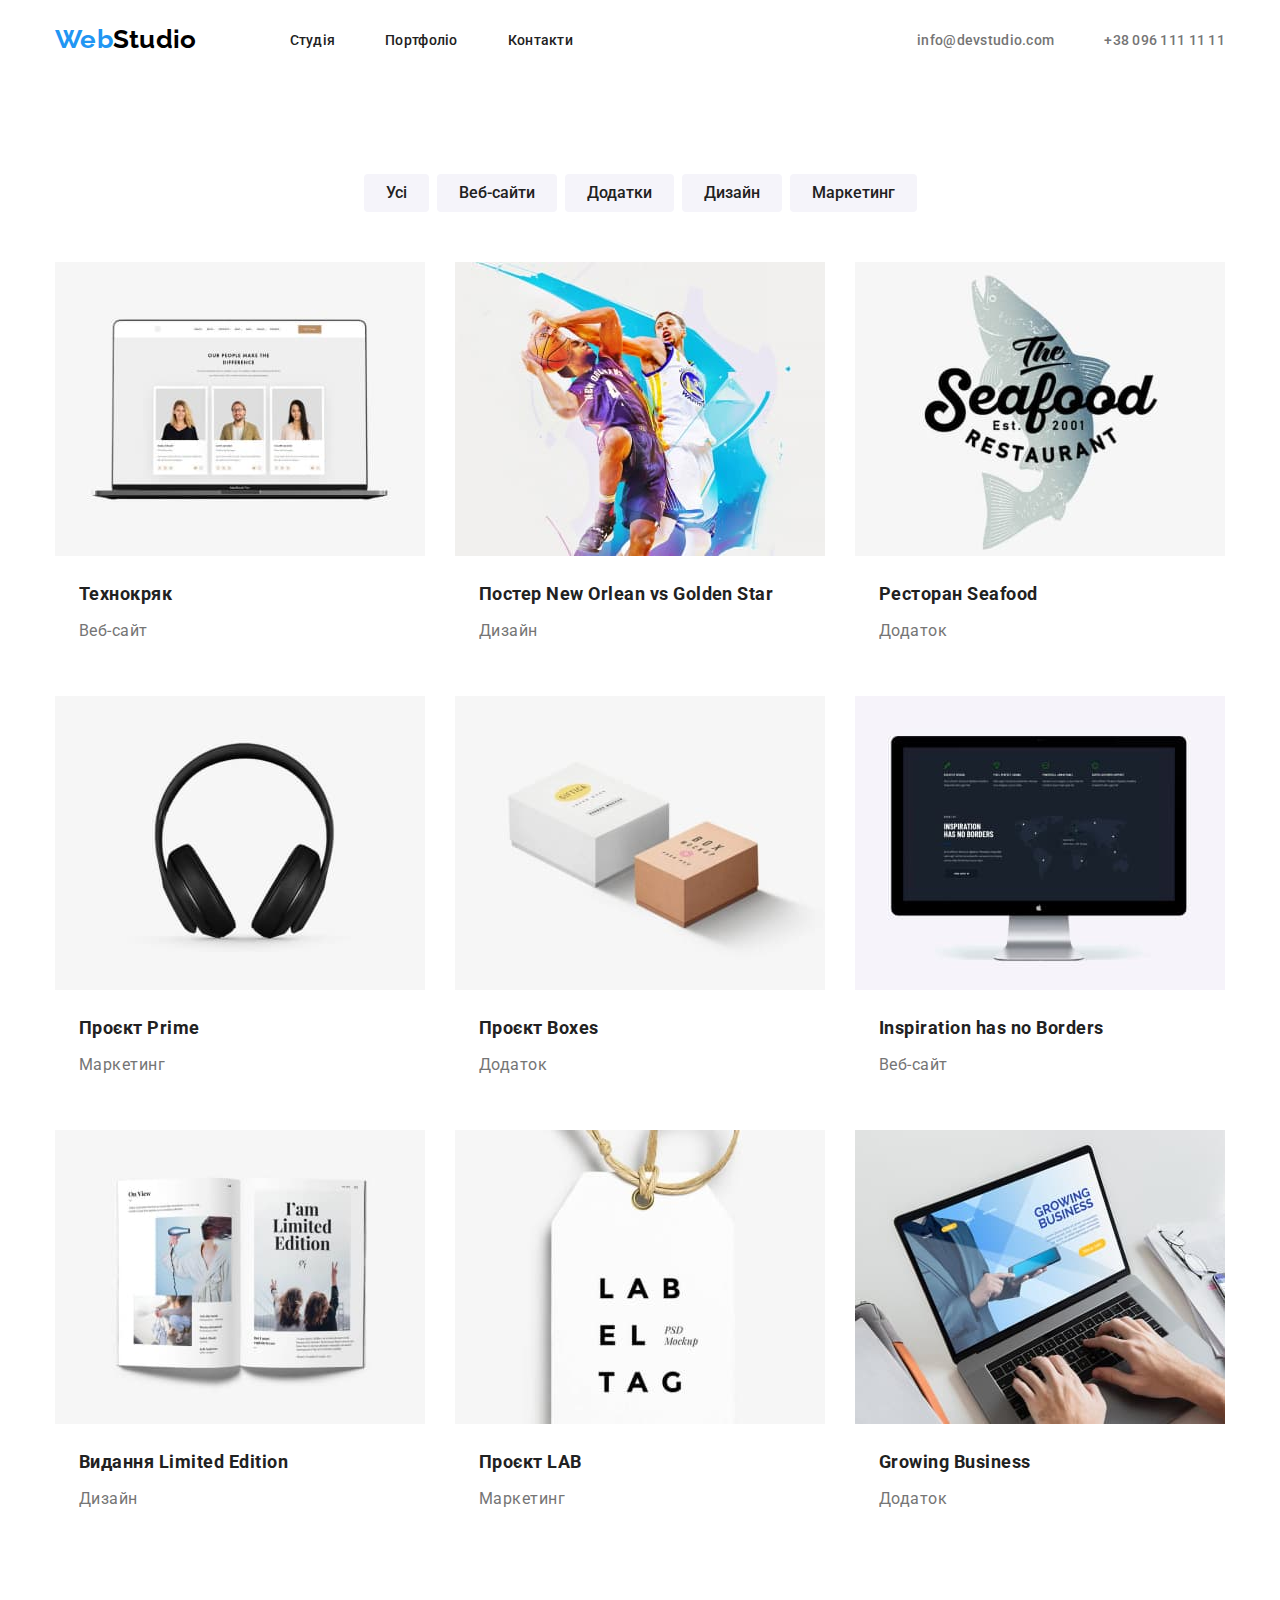
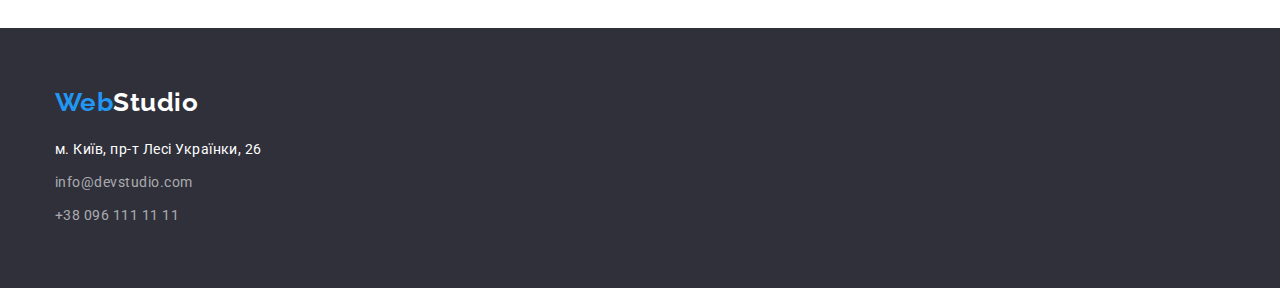
==== portfolio.html @ aa2671f8 "Add files via upload" ====
<!DOCTYPE html>
<html lang="uk">
  <head>
    <meta charset="UTF-8" />
    <meta http-equiv="X-UA-Compatible" content="IE=edge" />
    <meta name="WebStudio" content="width=device-width, initial-scale=1.0" />
    <title>WebStudio</title>
    <link
      rel="stylesheet"
      href="https://cdnjs.cloudflare.com/ajax/libs/modern-normalize/1.1.0/modern-normalize.min.css"
    />
    <link rel="stylesheet" href="./css/styles.css" />
    <link rel="preconnect" href="https://fonts.googleapis.com" />
    <link rel="preconnect" href="https://fonts.gstatic.com" crossorigin />
    <link
      href="https://fonts.googleapis.com/css2?family=Raleway:wght@700&family=Roboto:wght@400;500;700;900&display=swap"
      rel="stylesheet"
    />
  </head>
  <body>
    <header class="header">
      <nav class="container">
        <a href="./index.html" class="logo link"
          ><span class="web">Web</span
          ><span class="studio-header">Studio</span></a
        >
        <ul class="nav-header list">
          <li><a href="./index.html" class="link">Студія</a></li>
          <li><a href="./portfolio.html" class="link">Портфоліо</a></li>
          <li><a href="#" class="link">Контакти</a></li>
        </ul>
        <ul class="contacts-header list">
          <li>
            <a href="mailto:info@devstudio.com" class="link"
              >info@devstudio.com</a
            >
          </li>
          <li>
            <a href="tel:+380961111111" class="link">+38 096 111 11 11</a>
          </li>
        </ul>
      </nav>
    </header>
    <main>
      <section class="portfolio-section section">
        <div class="container">
          <h1 class="visually-hidden">Портфоліо</h1>
          <ul class="portfolio-nav list">
            <li>
              <button type="button" class="portfolio-nav-button">Усі</button>
            </li>
            <li>
              <button type="button" class="portfolio-nav-button">
                Веб-сайти
              </button>
            </li>
            <li>
              <button type="button" class="portfolio-nav-button">
                Додатки
              </button>
            </li>
            <li>
              <button type="button" class="portfolio-nav-button">Дизайн</button>
            </li>
            <li>
              <button type="button" class="portfolio-nav-button">
                Маркетинг
              </button>
            </li>
          </ul>
          <ul class="portfolio-list list">
            <li>
              <a href="#" class="link">
                <img src="./images/portfolio/laptop.jpg" alt="Ноутбук" />
                <h2 class="heading">Технокряк</h2>
                <p>Веб-сайт</p>
              </a>
            </li>
            <li>
              <a href="#" class="link">
                <img
                  src="./images/portfolio/basketball.jpg"
                  alt="Баскетболісти"
                />
                <h2 class="heading">Постер New Orlean vs Golden Star</h2>
                <p>Дизайн</p>
              </a>
            </li>
            <li>
              <a href="#" class="link">
                <img
                  src="./images/portfolio/resaurant.jpg"
                  alt="Логотип ресторану"
                />
                <h2 class="heading">Ресторан Seafood</h2>
                <p>Додаток</p>
              </a>
            </li>
            <li>
              <a href="#" class="link">
                <img src="./images/portfolio/headphones.jpg" alt="Навушники" />
                <h2 class="heading">Проєкт Prime</h2>
                <p>Маркетинг</p>
              </a>
            </li>
            <li>
              <a href="#" class="link">
                <img src="./images/portfolio/boxes.jpg" alt="Коробки" />
                <h2 class="heading">Проєкт Boxes</h2>
                <p>Додаток</p>
              </a>
            </li>
            <li>
              <a href="#" class="link">
                <img src="./images/portfolio/monitor.jpg" alt="Монітор" />
                <h2 class="heading">Inspiration has no Borders</h2>
                <p>Веб-сайт</p>
              </a>
            </li>
            <li>
              <a href="#" class="link">
                <img src="./images/portfolio/journal.jpg" alt="Журнал" />
                <h2 class="heading">Видання Limited Edition</h2>
                <p>Дизайн</p>
              </a>
            </li>
            <li>
              <a href="#" class="link">
                <img src="./images/portfolio/label.jpg" alt="Бірка" />
                <h2 class="heading">Проєкт LAB</h2>
                <p>Маркетинг</p>
              </a>
            </li>
            <li>
              <a href="#" class="link">
                <img
                  src="./images/portfolio/business-laptop.jpg"
                  alt="Людина працює за ноутбуком"
                />
                <h2 class="heading">Growing Business</h2>
                <p>Додаток</p>
              </a>
            </li>
          </ul>
        </div>
      </section>
    </main>
    <footer class="footer">
      <address class="address container">
        <a href="./index.html" class="logo link"
          ><span class="web">Web</span
          ><span class="studio-footer">Studio</span></a
        >
        <ul class="address-list list">
          <li>
            <a
              href="https://goo.gl/maps/CPtrU1FHBa2aNyZL9"
              target="_blank"
              rel="noopener noreferrer nofollow"
              class="link map"
              >м. Київ, пр-т Лесі Українки, 26</a
            >
          </li>
          <li>
            <a href="mailto:info@devstudio.com" class="link"
              >info@devstudio.com</a
            >
          </li>
          <li>
            <a href="tel:+380961111111" class="link">+38 096 111 11 11</a>
          </li>
        </ul>
      </address>
    </footer>
  </body>
</html>
---- css/styles.css ----
:root{
    --color-primary: #757575;
    --color-heading: #212121;
    --color-background: #fff;
    --color-background-secondary: #2F303A;
    --color-background-tertiary: #F5F4FA;
    --font-weight-heading: 700;
    --color-white: #fff;
    --color-accent: #2196F3;
    --color-black: #000;
    --ff-roboto: Roboto, sans-serif;
    --ff-rlw: Raleway, sans-serif;
    --color-white-transperent: #FFFFFF99;
    --section-padding: 94px; 
}
body {
    font-family: var(--ff-roboto);
    font-size: 16px;
    color: var(--color-primary);
    background-color: var(--color-background);
    letter-spacing: 0.03em;
}
ul, h1, h2, h3, p {
    padding: 0;
    margin: 0;
}
img {
    display: block;
    max-width: 100%;
    height: auto;
}
.section {
    padding-top: var(--section-padding);
    padding-bottom: var(--section-padding);
}
.container {
 width: 100%;   
 max-width: 1200px;
 margin: 0 auto;
 padding: 0 15px;
}
.header {
    font-weight: 500;
    font-size: 14px;
    line-height: 1.1721;
    letter-spacing: 0.02em;
}
.footer {
    padding-top: 60px;
    padding-bottom: 60px;

    background-color: var(--color-background-secondary);
    font-size: 14px;
}  
.link {
    text-decoration: none;
    color: var(--color-heading);
}
.list {
    list-style: none;
}
.sub-title {
    color: var(--color-heading);
    font-size: 36px;
    text-align: center;
    line-height: 1.1719;
}
.heading {
    color: var(--color-heading);
    font-size: 18px;
}
.address {
font-style: normal;
}
.address .link:hover,
.address .link:focus {
    color: var(--color-white);
}
.address-list li:not(:last-child) {
    margin-bottom: 9px;
}
.address-list .link {
    color: var(--color-white-transperent);
    line-height: 1.7142;
}
.address-list .map {
    color: var(--color-white);
}
.address .logo {
    margin-bottom: 20px;
}
.logo {
    display: block;

    font-family: var(--ff-rlw);
    font-weight: 700;
    font-size: 26px;
    line-height: 1.15;
}
.web {
    color: var(--color-accent);
}
.studio-header {
    color: var(--color-black);
}
.studio-footer {
    color: var(--color-white);
}
nav {
    display: flex;
    justify-content: flex-start;
    align-items: center;
}
.nav-header {
    display: flex;
    margin-left: 93px;
}
.nav-header li:not(:last-child) {
    margin-right: 50px;
}
.nav-header .link {
    display: block;
    padding-top: 32px;
    padding-bottom: 32px;
}
.nav-header a:hover,
.nav-header a:focus {
    color: var(--color-accent);
}
.contacts-header {
    display: flex;
    margin-left: auto;
}
.contacts-header li + li {
    margin-left: 50px;
}
.contacts-header .link {
    display: block;
    padding-top: 32px;
    padding-bottom: 32px;
    
    color: var(--color-primary);
}
.contacts-header a:hover,
.contacts-header a:focus {
    color: var(--color-accent);
}
.hero-section {
    background-color: var(--color-background-secondary);
    padding-top: 200px;
    padding-bottom: 200px;
    align-items: center;
}
.title {
    margin-top: 0;
    margin-bottom: 30px;
    margin-right: auto;
    margin-left: auto;
    width: 696px;
    height: 120px;

    font-weight: 900;
    font-size: 44px;
    line-height: 1.36;
    letter-spacing: 0.06em;
    text-align: center;
    color: var(--color-white);
    text-transform: uppercase;
}
.order {
    display: block;
    margin: 0 auto;
    width: 216px;
    height: 50px;
    
    background-color: var(--color-accent);
    font-family: var(--ff-roboto);
    font-size: 16px;
    line-height: 1.88;
    color: var(--color-white);
    border: none;
    text-align: center;
    letter-spacing: 0.06em;
    font-weight: var(--font-weight-heading);
    box-shadow: 0px 4px 4px rgba(0, 0, 0, 0.15);
    border-radius: 4px;
}
.order:hover,
.order:focus {
    cursor: pointer;
}
.visually-hidden {
    position: absolute;
    white-space: nowrap;
    width: 1px;
    height: 1px;
    overflow: hidden;
    border: 0;
    padding: 0;
    clip: rect(0 0 0 0);
    clip-path: inset(50%);
    margin: -1px;
}
.features-list {
    display: flex;
}
.features-list li + li {
    margin-left: 30px;
}
.features-list h3 {
    margin-bottom: 10px;

    font-size: 14px;
    line-height: 1.17;
}
.features-list p {
    font-size: 14px;
    line-height: 1.7142;
}
.we-do-section {
    padding-top: 0;
}
.we-do-section .sub-title {
    margin-bottom: 50px;
}
.we-do-list {
    display: flex;
}
.we-do-list li + li {
    margin-left: 30px;
}
.team-section {
    background-color: var(--color-background-tertiary);
}
.team-section .sub-title {
    margin-bottom: 50px;
}
.team-list {
    display: flex;
}
.team-card + .team-card {
    margin-left: 30px;
}
.team-card {
    padding-bottom: 30px;

    background-color: var(--color-background);
    box-shadow: 0px 1px 3px rgba(0, 0, 0, 0.12), 0px 1px 1px rgba(0, 0, 0, 0.14), 0px 2px 1px rgba(0, 0, 0, 0.2);
    border-radius: 0px 0px 4px 4px;
}
.team-list img { 
    margin-bottom: 30px;
}
.team-list h3 {
    margin-bottom: 10px;

    font-size: 16px;
    font-weight: 500;
    line-height: 1.17;
    text-align: center;
}
.team-list p {
    line-height: 1.17;
    text-align: center;
}
.portfolio-nav {
    display: flex;
    justify-content: center;
    margin-bottom: 50px;
}
.portfolio-nav li + li {
    margin-left: 8px;
}
.portfolio-nav-button {
    padding: 6px 22px;
    background-color: var(--color-background-tertiary);
    font-family: var(--ff-roboto);
    font-weight: 500;
    font-size: 16px;
    line-height: 1.63;
    color: var(--color-heading);
    text-align: center;
    border: none;
    border-radius: 4px;
}
.portfolio-nav-button:hover,
.portfolio-nav-button:focus {
    background-color: var(--color-accent);
    color: var(--color-white);
    cursor: pointer;
}

.portfolio-list {
    display: flex;
    flex-wrap: wrap;
    gap: 30px;
}
.portfolio-list li {
    padding-bottom: 20px;

    border-bottom: 1px;
}
.portfolio-list img {
    margin-bottom: 20px;
}
.portfolio-list .heading {
    margin-right: 24px;
    margin-left: 24px;
    margin-bottom: 4px;

    line-height: 2;
}
.portfolio-list p {
    margin-right: 24px;
    margin-left: 24px;

    line-height: 1.875;
    color: var(--color-primary);
}
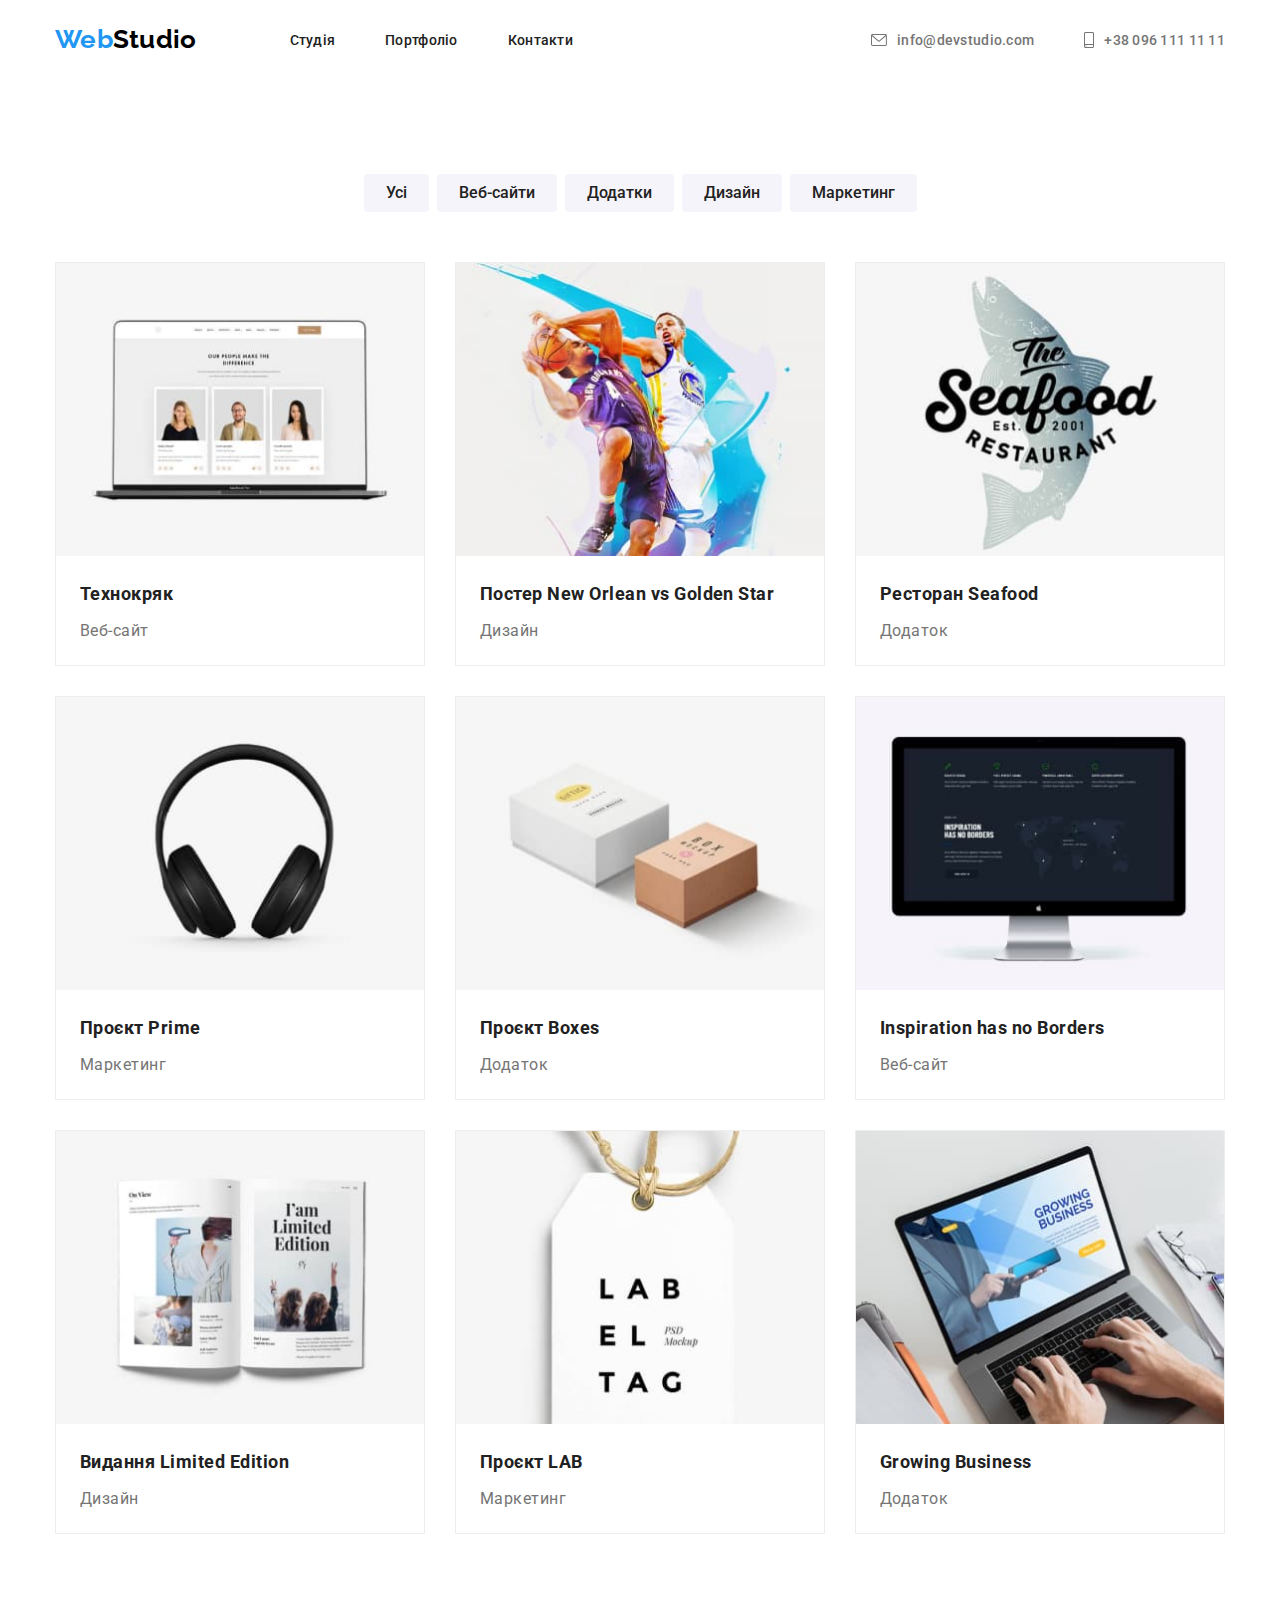
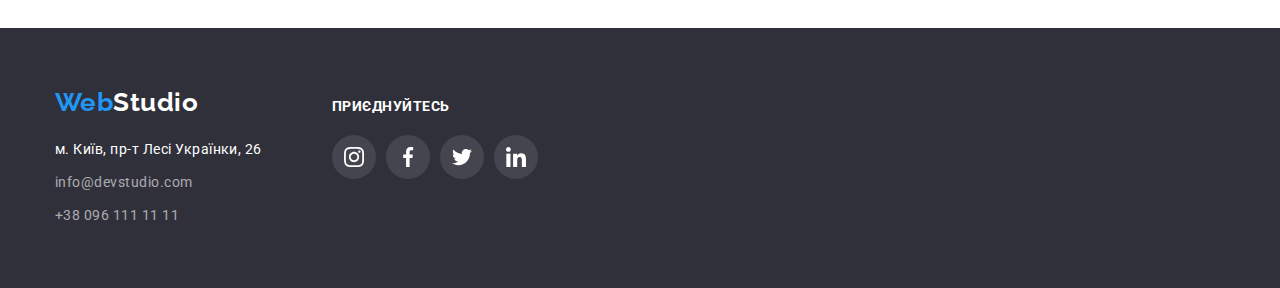
==== commit 25d8c146: "added icons and clients-section" ====
--- a/portfolio.html
+++ b/portfolio.html
@@ -31,12 +31,20 @@
         </ul>
         <ul class="contacts-header list">
           <li>
-            <a href="mailto:info@devstudio.com" class="link"
-              >info@devstudio.com</a
+            <a href="mailto:info@devstudio.com" class="link">
+              <svg class="contact-header-icon" width="16" height="12">
+                <use href="./images/symbol-defs.svg#icon-mail"></use>
+              </svg>
+              info@devstudio.com</a
             >
           </li>
           <li>
-            <a href="tel:+380961111111" class="link">+38 096 111 11 11</a>
+            <a href="tel:+380961111111" class="link">
+              <svg class="contact-header-icon" width="10" height="16">
+                <use href="./images/symbol-defs.svg#icon-smartphone"></use>
+              </svg>
+              +38 096 111 11 11</a
+            >
           </li>
         </ul>
       </nav>
@@ -147,29 +155,64 @@
     </main>
     <footer class="footer">
       <address class="address container">
-        <a href="./index.html" class="logo link"
-          ><span class="web">Web</span
-          ><span class="studio-footer">Studio</span></a
-        >
-        <ul class="address-list list">
-          <li>
-            <a
-              href="https://goo.gl/maps/CPtrU1FHBa2aNyZL9"
-              target="_blank"
-              rel="noopener noreferrer nofollow"
-              class="link map"
-              >м. Київ, пр-т Лесі Українки, 26</a
-            >
-          </li>
-          <li>
-            <a href="mailto:info@devstudio.com" class="link"
-              >info@devstudio.com</a
-            >
-          </li>
-          <li>
-            <a href="tel:+380961111111" class="link">+38 096 111 11 11</a>
-          </li>
-        </ul>
+        <div class="footer-address">
+          <a href="./index.html" class="logo link"
+            ><span class="web">Web</span
+            ><span class="studio-footer">Studio</span></a
+          >
+          <ul class="address-list list">
+            <li>
+              <a
+                href="https://goo.gl/maps/CPtrU1FHBa2aNyZL9"
+                target="_blank"
+                rel="noopener noreferrer nofollow"
+                class="link map"
+                >м. Київ, пр-т Лесі Українки, 26</a
+              >
+            </li>
+            <li>
+              <a href="mailto:info@devstudio.com" class="link"
+                >info@devstudio.com</a
+              >
+            </li>
+            <li>
+              <a href="tel:+380961111111" class="link">+38 096 111 11 11</a>
+            </li>
+          </ul>
+        </div>
+        <div class="footer-socials">
+          <h2>Приєднуйтесь</h2>
+          <ul class="socials-list-footer list">
+            <li>
+              <a href="#" class="link">
+                <svg class="team-socials" width="20" height="20">
+                  <use href="./images/symbol-defs.svg#icon-instagram"></use>
+                </svg>
+              </a>
+            </li>
+            <li>
+              <a href="#" class="link">
+                <svg class="team-socials" width="20" height="20">
+                  <use href="./images/symbol-defs.svg#icon-facebook"></use>
+                </svg>
+              </a>
+            </li>
+            <li>
+              <a href="#" class="link">
+                <svg class="team-socials" width="20" height="20">
+                  <use href="./images/symbol-defs.svg#icon-twitter"></use>
+                </svg>
+              </a>
+            </li>
+            <li>
+              <a href="#" class="link">
+                <svg class="team-socials" width="20" height="20">
+                  <use href="./images/symbol-defs.svg#icon-linkedin"></use>
+                </svg>
+              </a>
+            </li>
+          </ul>
+        </div>
       </address>
     </footer>
   </body>
--- a/css/styles.css
+++ b/css/styles.css
@@ -4,6 +4,7 @@
     --color-background: #fff;
     --color-background-secondary: #2F303A;
     --color-background-tertiary: #F5F4FA;
+    --color-background-overlay: rgba(47, 48, 58, 0.4);
     --font-weight-heading: 700;
     --color-white: #fff;
     --color-accent: #2196F3;
@@ -12,6 +13,9 @@
     --ff-rlw: Raleway, sans-serif;
     --color-white-transperent: #FFFFFF99;
     --section-padding: 94px; 
+    --color-icons: #AFB1B8;
+    --color-background-icons: rgba(255, 255, 255, 0.1);
+    --color-border: #EEEEEE; 
 }
 body {
     font-family: var(--ff-roboto);
@@ -71,6 +75,7 @@
 }
 .address {
 font-style: normal;
+display: flex;
 }
 .address .link:hover,
 .address .link:focus {
@@ -88,6 +93,39 @@
 }
 .address .logo {
     margin-bottom: 20px;
+}
+.footer-socials {
+    display: flex;
+    flex-direction: column;
+    margin-left: 70px;
+    padding-top: 10px;
+}
+.footer-socials h2 {
+    font-size: 14px;
+    line-height: 1.1721;
+    color: var(--color-white);
+    text-transform: uppercase;
+    margin-bottom: 20px;
+}
+.socials-list-footer {
+    display: flex;
+    justify-content: center;
+    gap: 10px;
+}
+.socials-list-footer a {
+    width: 44px;
+    height: 44px;
+    border-radius: 50%;
+    display: flex;
+    background-color: var(--color-background-icons);
+    fill: var(--color-white);
+    justify-content: center;
+    align-items: center;
+}
+.socials-list-footer a:hover,
+.socials-list-footer a:focus {
+    background-color: var(--color-accent);
+    fill: var(--color-white);
 }
 .logo {
     display: block;
@@ -135,21 +173,30 @@
     margin-left: 50px;
 }
 .contacts-header .link {
-    display: block;
+    display: flex;
+    align-items: center;
     padding-top: 32px;
     padding-bottom: 32px;
     
     color: var(--color-primary);
+    fill: currentcolor;
+}
+.contact-header-icon {
+    margin-right: 10px;
 }
 .contacts-header a:hover,
 .contacts-header a:focus {
     color: var(--color-accent);
 }
 .hero-section {
-    background-color: var(--color-background-secondary);
     padding-top: 200px;
     padding-bottom: 200px;
     align-items: center;
+
+    background-image: linear-gradient(var(--color-background-overlay), var(--color-background-overlay)), url(../images/header_people.jpg);
+    background-size: 1600px;
+    background-repeat: no-repeat;
+    background-position: center;
 }
 .title {
     margin-top: 0;
@@ -207,6 +254,15 @@
 .features-list li + li {
     margin-left: 30px;
 }
+.icons-features {
+    display: flex;
+    max-width: 270px;
+    max-height: 120px;
+    padding: 25px 100px;
+    margin-bottom: 30px;
+    background-color: var(--color-background-tertiary);
+    border-radius: 4px;
+}
 .features-list h3 {
     margin-bottom: 10px;
 
@@ -262,6 +318,49 @@
 .team-list p {
     line-height: 1.17;
     text-align: center;
+    margin-bottom: 16px;
+}
+.socials-list-team {
+    display: flex;
+    justify-content: center;
+    gap: 10px;
+}
+.socials-list-team a {
+    width: 44px;
+    height: 44px;
+    border-radius: 50%;
+    display: flex;
+    background-color: var(--color-background);
+    fill: var(--color-icons);
+    justify-content: center;
+    align-items: center;
+}
+.socials-list-team a:hover,
+.socials-list-team a:focus {
+    background-color: var(--color-accent);
+    fill: var(--color-white);
+}
+.clients h2 {
+    margin-bottom: 50px;
+}
+.clients-list {
+    display: flex;
+    gap: 30px;
+    justify-content: center;
+}
+.clients-item {
+    display: flex;
+    width: 170px;
+    height: 92px;
+    padding: 16px 32px;
+    fill: var(--color-icons);
+    border: 1px solid var(--color-icons);
+    border-radius: 4px;
+}
+.clients-item:hover,
+.clients-item:focus {
+    border: 1px solid var(--color-accent);
+    fill: var(--color-accent);
 }
 .portfolio-nav {
     display: flex;
@@ -288,8 +387,8 @@
     background-color: var(--color-accent);
     color: var(--color-white);
     cursor: pointer;
-}
-
+    box-shadow: 0px 3px 1px rgba(0, 0, 0, 0.1), 0px 1px 2px rgba(0, 0, 0, 0.08), 0px 2px 2px rgba(0, 0, 0, 0.12);
+}
 .portfolio-list {
     display: flex;
     flex-wrap: wrap;
@@ -297,8 +396,13 @@
 }
 .portfolio-list li {
     padding-bottom: 20px;
-
-    border-bottom: 1px;
+    border:1px solid var(--color-border);
+    width: 370px;
+    height: 404px;
+}
+.portfolio-list li:hover,
+.portfolio-list li:focus {
+    box-shadow: 0px 1px 1px rgba(0, 0, 0, 0.12), 0px 4px 4px rgba(0, 0, 0, 0.06), 1px 4px 6px rgba(0, 0, 0, 0.16);
 }
 .portfolio-list img {
     margin-bottom: 20px;
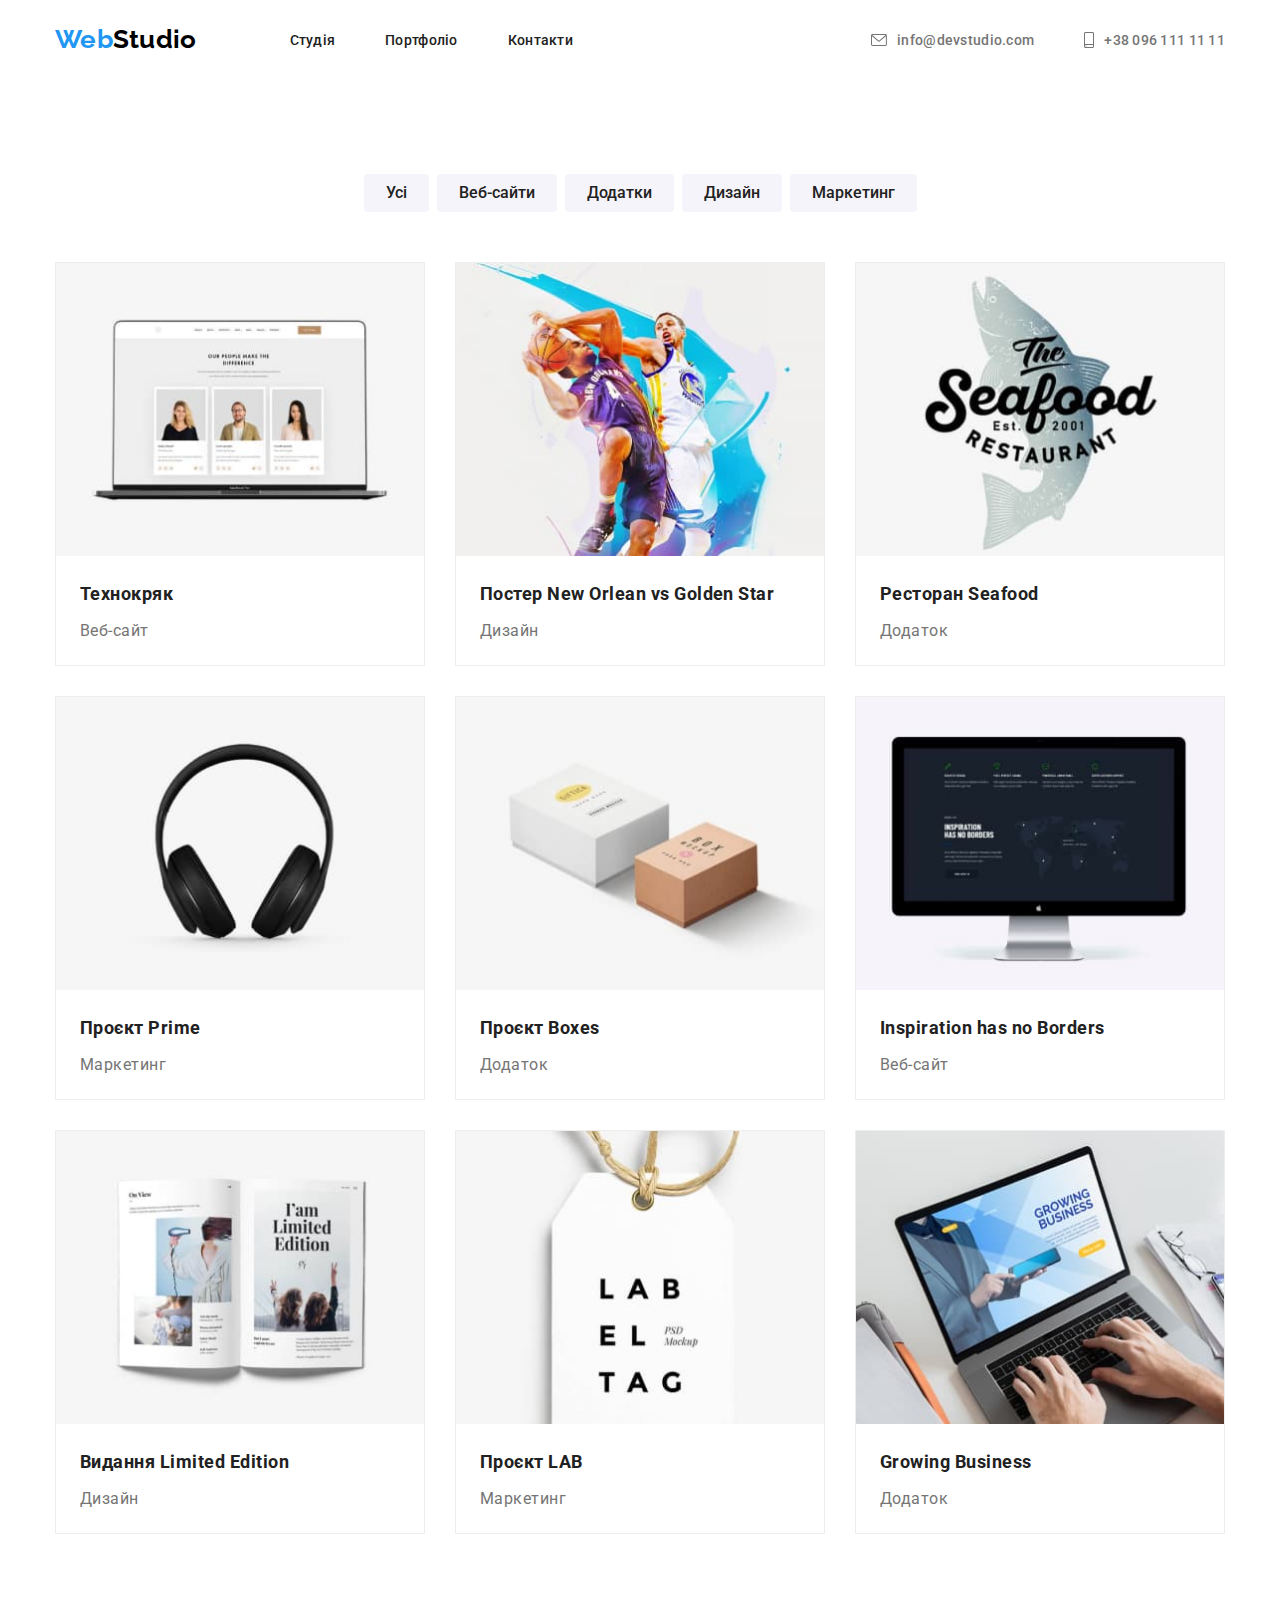
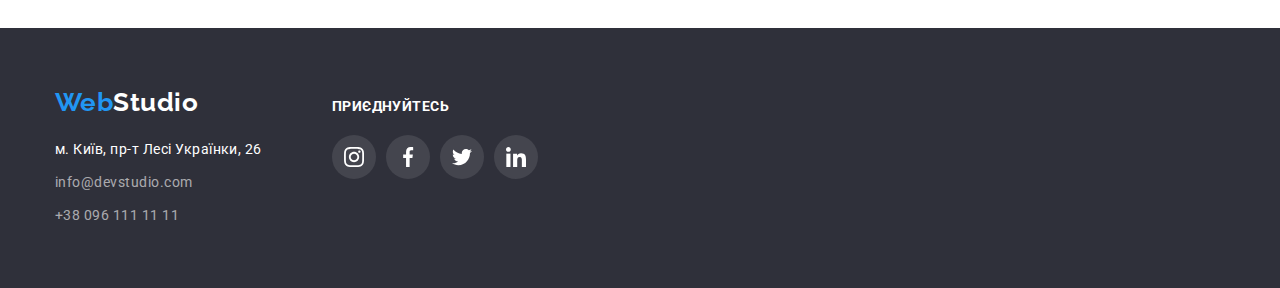
==== commit 4246cc57: "." ====
--- a/portfolio.html
+++ b/portfolio.html
@@ -181,7 +181,8 @@
           </ul>
         </div>
         <div class="footer-socials">
-          <h2>Приєднуйтесь</h2>
+          <span>Приєднуйтесь</span>
+          <p></p>
           <ul class="socials-list-footer list">
             <li>
               <a href="#" class="link">
--- a/css/styles.css
+++ b/css/styles.css
@@ -100,9 +100,12 @@
     margin-left: 70px;
     padding-top: 10px;
 }
-.footer-socials h2 {
+.footer-socials span {
+    font-family: var(--ff-roboto);
+    font-weight: var(--font-weight-heading);
     font-size: 14px;
     line-height: 1.1721;
+    letter-spacing: 0.03em;
     color: var(--color-white);
     text-transform: uppercase;
     margin-bottom: 20px;
@@ -397,8 +400,8 @@
 .portfolio-list li {
     padding-bottom: 20px;
     border:1px solid var(--color-border);
-    width: 370px;
-    height: 404px;
+    max-width: 370px;
+    max-height: 404px;
 }
 .portfolio-list li:hover,
 .portfolio-list li:focus {
